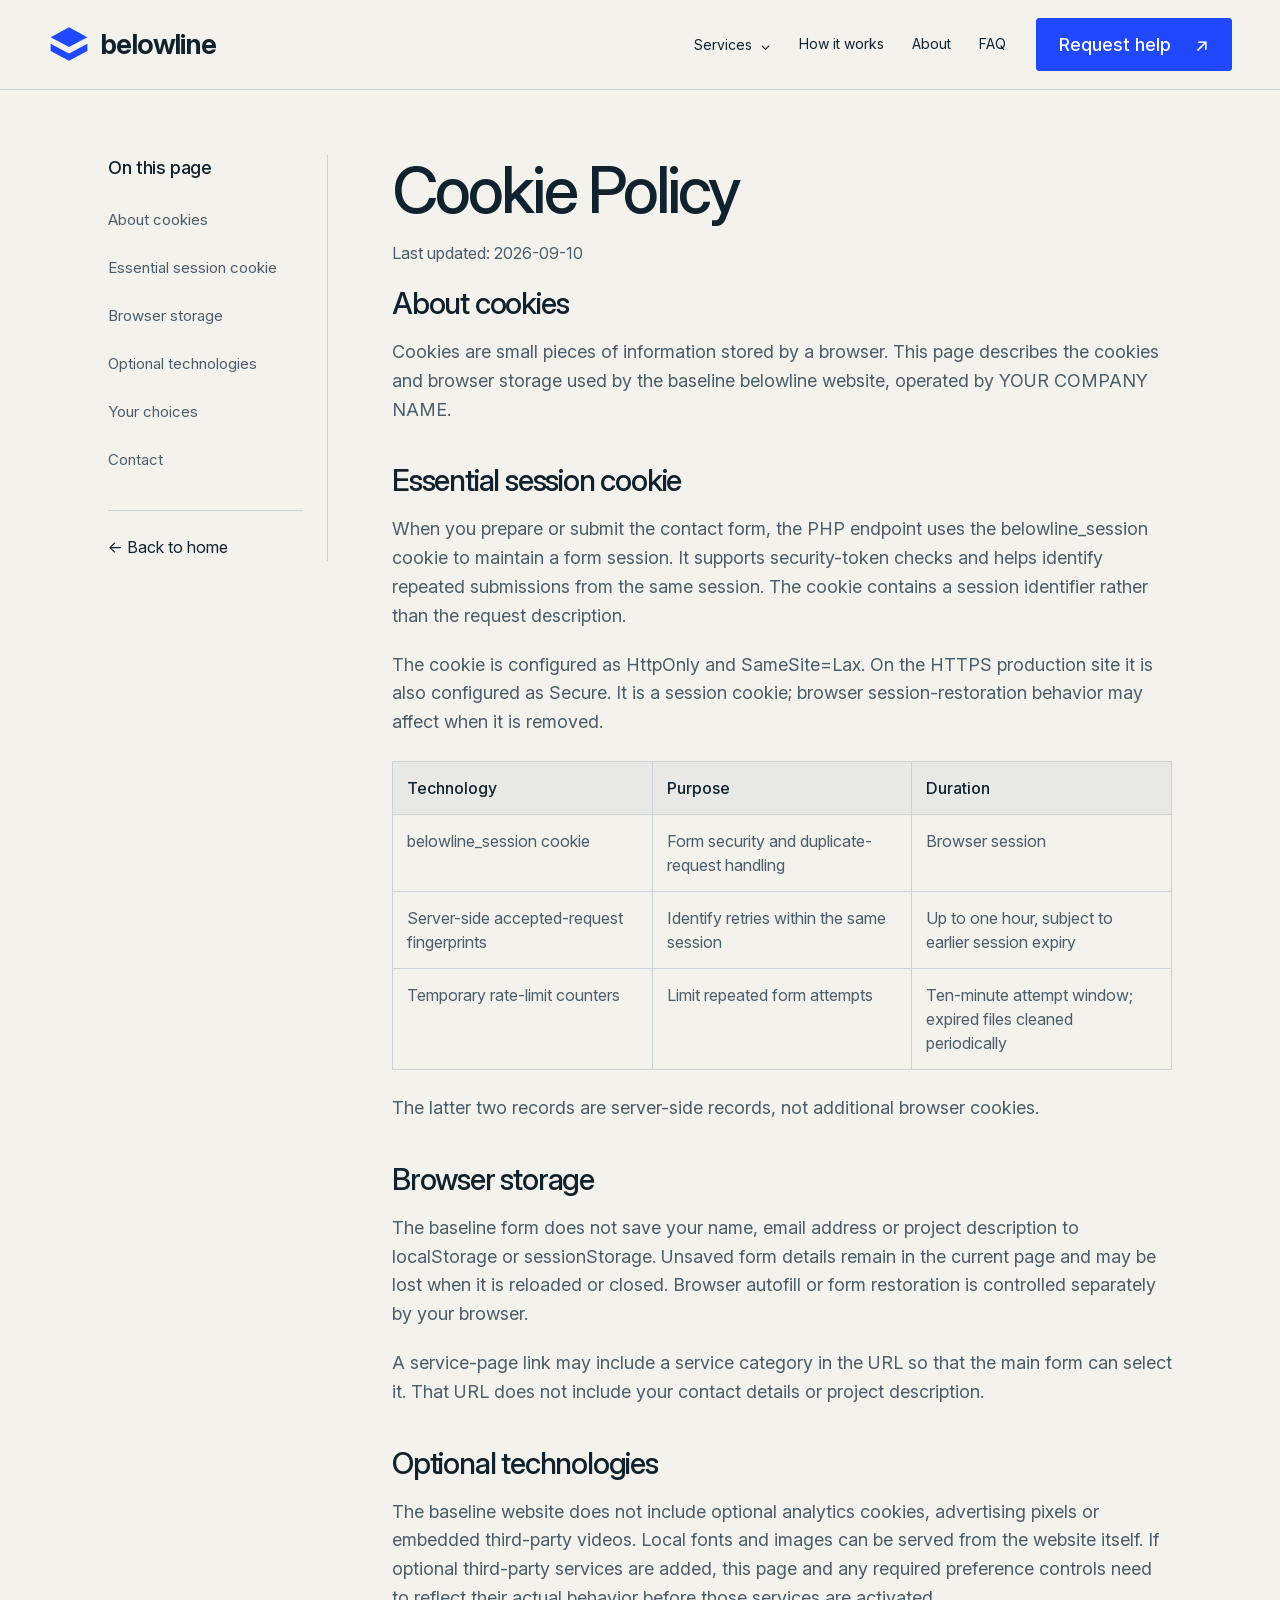
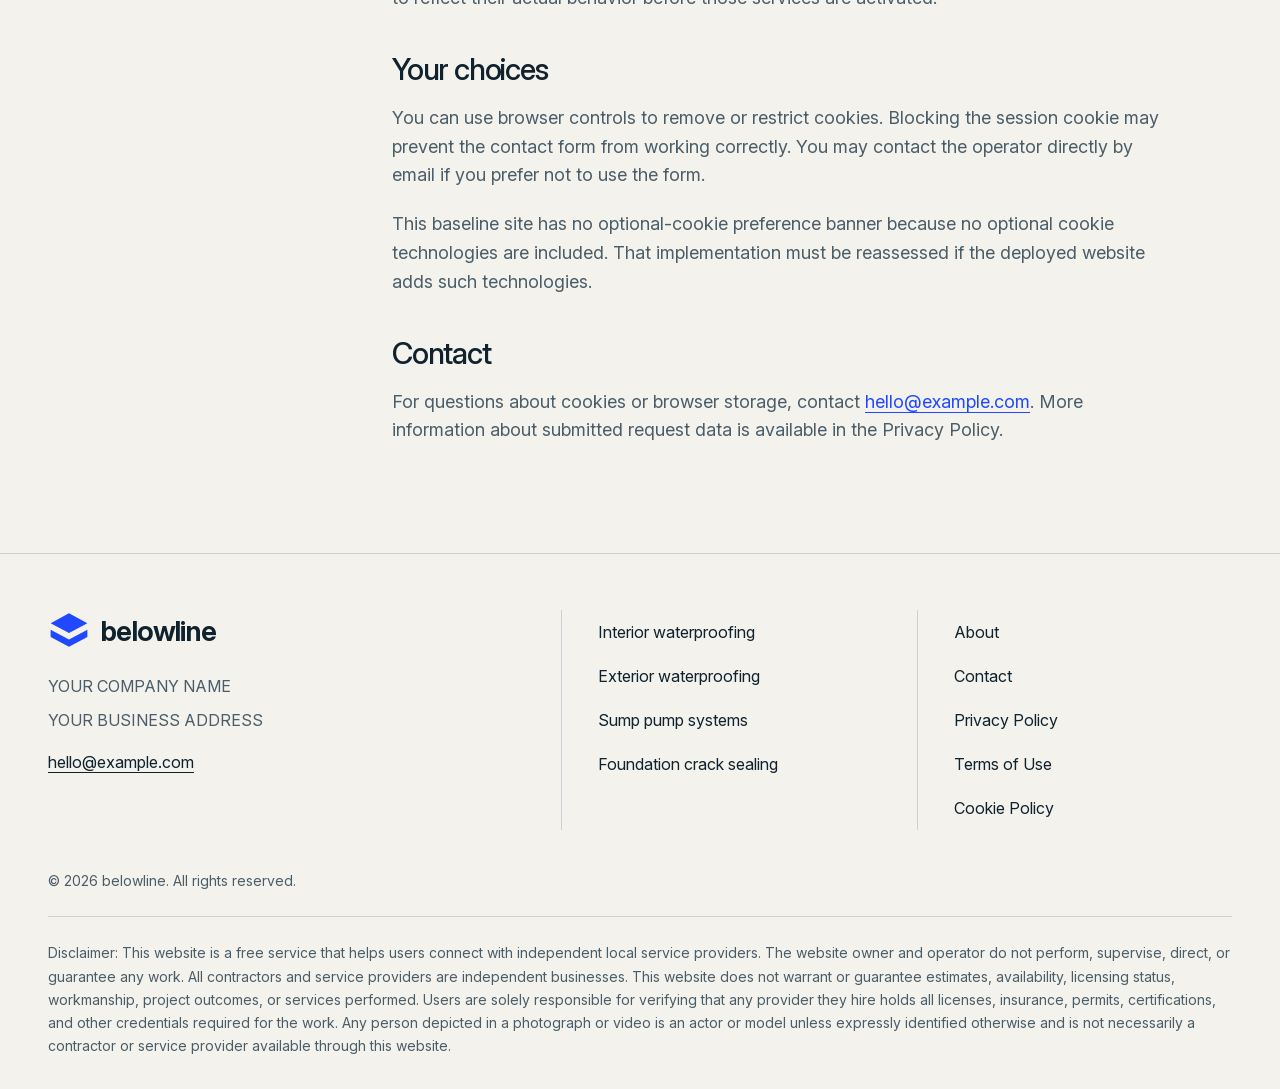
==== cookies.html @ 0db997a8 "finish" ====
<!doctype html>

<html data-page="cookies" lang="en">
  <head>
    <!-- Set data-page on <html>: index or the exact service/legal slug. -->
    <meta charset="utf-8" />
    <meta content="width=device-width, initial-scale=1" name="viewport" />
    <title>Cookie Policy | belowline</title>
    <link href="assets/brand/favicon.svg?v=3" rel="icon" />
    <link href="css/fonts.css" rel="stylesheet" />
    <link href="css/base.css?v=3" rel="stylesheet" />
    <script defer="" src="config/config.js?v=5"></script>
    <script defer="" src="js/brand.js?v=3"></script>
    <script defer="" src="js/motion.js?v=3"></script>
    <script defer="" src="js/navigation.js"></script>
    <script defer="" src="js/forms.js?v=3"></script>
    <meta
      content="The essential form session cookie, server records and browser storage used by this website."
      name="description"
    />
    <meta content="#F3F2ED" name="theme-color" />
    <link href="css/site.css?v=5" rel="stylesheet" />
    <link href="css/pages/legal.css" rel="stylesheet" />
  </head>
  <body>
    <a class="skip-link" href="#main">Skip to content</a>
    <header class="site-header">
      <div class="container header-inner">
        <a aria-label="Home" class="brand" href="index.html"
          ><img
            alt=""
            aria-hidden="true"
            data-logo=""
            height="42"
            src="assets/brand/logo.svg?v=3"
            width="42"
          /><span data-brand-name="">belowline</span></a
        >
        <nav aria-label="Main navigation" class="desktop-nav">
          <div class="dropdown" data-services-dropdown="">
            <button
              aria-controls="services-panel"
              aria-expanded="false"
              class="nav-trigger"
              type="button"
            >
              Services <span aria-hidden="true">⌄</span>
            </button>
            <div class="dropdown-panel" data-dropdown-panel="" hidden="" id="services-panel">
              <a href="interior-waterproofing.html">Interior waterproofing</a
              ><a href="exterior-waterproofing.html">Exterior waterproofing</a
              ><a href="sump-pump-systems.html">Sump pump systems</a
              ><a href="foundation-crack-sealing.html">Foundation crack sealing</a>
            </div>
          </div>
          <a href="index.html#how-it-works">How it works</a><a href="index.html#about">About</a
          ><a href="index.html#faq">FAQ</a>
        </nav>
        <a class="button header-cta" href="index.html#contact"
          >Request help <span aria-hidden="true" class="arrow">↗</span></a
        ><button
          aria-controls="mobile-menu"
          aria-expanded="false"
          aria-label="Open menu"
          class="menu-open-button"
          data-menu-open=""
          type="button"
        >
          ☰
        </button>
      </div>
    </header>
    <dialog aria-label="Navigation" class="menu-dialog" data-mobile-menu="" id="mobile-menu">
      <div class="menu-top">
        <a aria-label="Home" class="brand" href="index.html"
          ><img
            alt=""
            aria-hidden="true"
            data-logo=""
            height="42"
            src="assets/brand/logo.svg?v=3"
            width="42"
          /><span data-brand-name="">belowline</span></a
        ><button aria-label="Close menu" class="menu-close" data-menu-close="" type="button">
          ×
        </button>
      </div>
      <nav aria-label="Mobile navigation" class="mobile-links">
        <details data-menu-item="">
          <summary>Services</summary>
          <div>
            <a href="interior-waterproofing.html">Interior waterproofing</a
            ><a href="exterior-waterproofing.html">Exterior waterproofing</a
            ><a href="sump-pump-systems.html">Sump pump systems</a
            ><a href="foundation-crack-sealing.html">Foundation crack sealing</a>
          </div>
        </details>
        <a data-menu-item="" href="index.html#how-it-works">How it works</a
        ><a data-menu-item="" href="index.html#about">About</a
        ><a data-menu-item="" href="index.html#faq">FAQ</a
        ><a data-menu-item="" href="index.html#contact">Contact</a>
      </nav>
      <a class="button" href="index.html#contact"
        >Request help <span aria-hidden="true" class="arrow">↗</span></a
      >
      <p class="note" style="margin-top: 20px">
        Independent providers. Availability varies by location.
      </p>
    </dialog>
    <noscript
      ><nav aria-label="Navigation without JavaScript" class="container nojs-nav">
        <a href="interior-waterproofing.html">Interior waterproofing</a
        ><a href="exterior-waterproofing.html">Exterior waterproofing</a
        ><a href="sump-pump-systems.html">Sump pump systems</a
        ><a href="foundation-crack-sealing.html">Foundation crack sealing</a
        ><a href="index.html#how-it-works">How it works</a><a href="index.html#about">About</a
        ><a href="index.html#faq">FAQ</a><a href="index.html#contact">Contact</a>
      </nav></noscript
    >
    <main id="main" tabindex="-1">
      <div class="container legal-layout">
        <header class="legal-heading">
          <h1>Cookie Policy</h1>
          <p class="updated">
            Last updated: <time data-config="legal.updated" datetime="2026-09-10">2026-09-10</time>
          </p>
        </header>
        <aside class="legal-contents">
          <div class="wide-contents">
            <h2>On this page</h2>
            <nav aria-label="On this page">
              <a href="#about-cookies">About cookies</a
              ><a href="#essential-session-cookie">Essential session cookie</a
              ><a href="#browser-storage">Browser storage</a
              ><a href="#optional-technologies">Optional technologies</a
              ><a href="#your-choices">Your choices</a><a href="#contact">Contact</a>
            </nav>
            <a class="back-home" href="index.html">← Back to home</a>
          </div>
          <details class="mobile-contents">
            <summary>Table of contents</summary>
            <nav aria-label="On this page">
              <a href="#about-cookies">About cookies</a
              ><a href="#essential-session-cookie">Essential session cookie</a
              ><a href="#browser-storage">Browser storage</a
              ><a href="#optional-technologies">Optional technologies</a
              ><a href="#your-choices">Your choices</a><a href="#contact">Contact</a>
            </nav>
          </details>
        </aside>
        <article class="legal-article">
          <section id="about-cookies" tabindex="-1">
            <h2>About cookies</h2>
            <p>
              Cookies are small pieces of information stored by a browser. This page describes the
              cookies and browser storage used by the baseline
              <span data-config="brand.name">belowline</span> website, operated by
              <span data-config="brand.companyName">YOUR COMPANY NAME</span>.
            </p>
          </section>
          <section id="essential-session-cookie" tabindex="-1">
            <h2>Essential session cookie</h2>
            <p>
              When you prepare or submit the contact form, the PHP endpoint uses the
              belowline_session cookie to maintain a form session. It supports security-token checks
              and helps identify repeated submissions from the same session. The cookie contains a
              session identifier rather than the request description.
            </p>
            <p>
              The cookie is configured as HttpOnly and SameSite=Lax. On the HTTPS production site it
              is also configured as Secure. It is a session cookie; browser session-restoration
              behavior may affect when it is removed.
            </p>
            <div
              aria-label="Cookie and server record details"
              class="table-wrap"
              role="region"
              tabindex="0"
            >
              <table class="legal-table">
                <thead>
                  <tr>
                    <th scope="col">Technology</th>
                    <th scope="col">Purpose</th>
                    <th scope="col">Duration</th>
                  </tr>
                </thead>
                <tbody>
                  <tr>
                    <td>belowline_session cookie</td>
                    <td>Form security and duplicate-request handling</td>
                    <td>Browser session</td>
                  </tr>
                  <tr>
                    <td>Server-side accepted-request fingerprints</td>
                    <td>Identify retries within the same session</td>
                    <td>Up to one hour, subject to earlier session expiry</td>
                  </tr>
                  <tr>
                    <td>Temporary rate-limit counters</td>
                    <td>Limit repeated form attempts</td>
                    <td>Ten-minute attempt window; expired files cleaned periodically</td>
                  </tr>
                </tbody>
              </table>
            </div>
            <p>The latter two records are server-side records, not additional browser cookies.</p>
          </section>
          <section id="browser-storage" tabindex="-1">
            <h2>Browser storage</h2>
            <p>
              The baseline form does not save your name, email address or project description to
              localStorage or sessionStorage. Unsaved form details remain in the current page and
              may be lost when it is reloaded or closed. Browser autofill or form restoration is
              controlled separately by your browser.
            </p>
            <p>
              A service-page link may include a service category in the URL so that the main form
              can select it. That URL does not include your contact details or project description.
            </p>
          </section>
          <section id="optional-technologies" tabindex="-1">
            <h2>Optional technologies</h2>
            <p>
              The baseline website does not include optional analytics cookies, advertising pixels
              or embedded third-party videos. Local fonts and images can be served from the website
              itself. If optional third-party services are added, this page and any required
              preference controls need to reflect their actual behavior before those services are
              activated.
            </p>
          </section>
          <section id="your-choices" tabindex="-1">
            <h2>Your choices</h2>
            <p>
              You can use browser controls to remove or restrict cookies. Blocking the session
              cookie may prevent the contact form from working correctly. You may contact the
              operator directly by email if you prefer not to use the form.
            </p>
            <p>
              This baseline site has no optional-cookie preference banner because no optional cookie
              technologies are included. That implementation must be reassessed if the deployed
              website adds such technologies.
            </p>
          </section>
          <section id="contact" tabindex="-1">
            <h2>Contact</h2>
            <p>
              For questions about cookies or browser storage, contact
              <a data-contact-email="" href="mailto:hello@example.com">hello@example.com</a>. More
              information about submitted request data is available in the Privacy Policy.
            </p>
          </section>
        </article>
      </div>
    </main>
    <footer class="site-footer">
      <div class="container">
        <div class="footer-grid">
          <div class="footer-company">
            <a aria-label="Home" class="brand" href="index.html"
              ><img
                alt=""
                aria-hidden="true"
                data-logo=""
                height="42"
                src="assets/brand/logo.svg?v=3"
                width="42"
              /><span data-brand-name="">belowline</span></a
            >
            <p data-config="brand.companyName">YOUR COMPANY NAME</p>
            <p data-config="contact.address">YOUR BUSINESS ADDRESS</p>
            <a data-contact-email="" href="mailto:hello@example.com">hello@example.com</a>
          </div>
          <nav aria-label="Service links" class="footer-links">
            <a href="interior-waterproofing.html">Interior waterproofing</a
            ><a href="exterior-waterproofing.html">Exterior waterproofing</a
            ><a href="sump-pump-systems.html">Sump pump systems</a
            ><a href="foundation-crack-sealing.html">Foundation crack sealing</a>
          </nav>
          <nav aria-label="Footer navigation" class="footer-links">
            <a href="index.html#about">About</a><a href="index.html#contact">Contact</a
            ><a href="privacy.html">Privacy Policy</a><a href="terms.html">Terms of Use</a
            ><a href="cookies.html">Cookie Policy</a>
          </nav>
        </div>
        <p class="copyright">
          © <span data-year="">2026</span> <span data-config="brand.name">belowline</span>. All
          rights reserved.
        </p>
        <p class="disclaimer" data-config="disclaimer">
          Disclaimer: This website is a free service that helps users connect with independent local
          service providers. The website owner and operator do not perform, supervise, direct, or
          guarantee any work. All contractors and service providers are independent businesses. This
          website does not warrant or guarantee estimates, availability, licensing status,
          workmanship, project outcomes, or services performed. Users are solely responsible for
          verifying that any provider they hire holds all licenses, insurance, permits,
          certifications, and other credentials required for the work. Any person depicted in a
          photograph or video is an actor or model unless expressly identified otherwise and is not
          necessarily a contractor or service provider available through this website.
        </p>
      </div>
    </footer>
  </body>
</html>
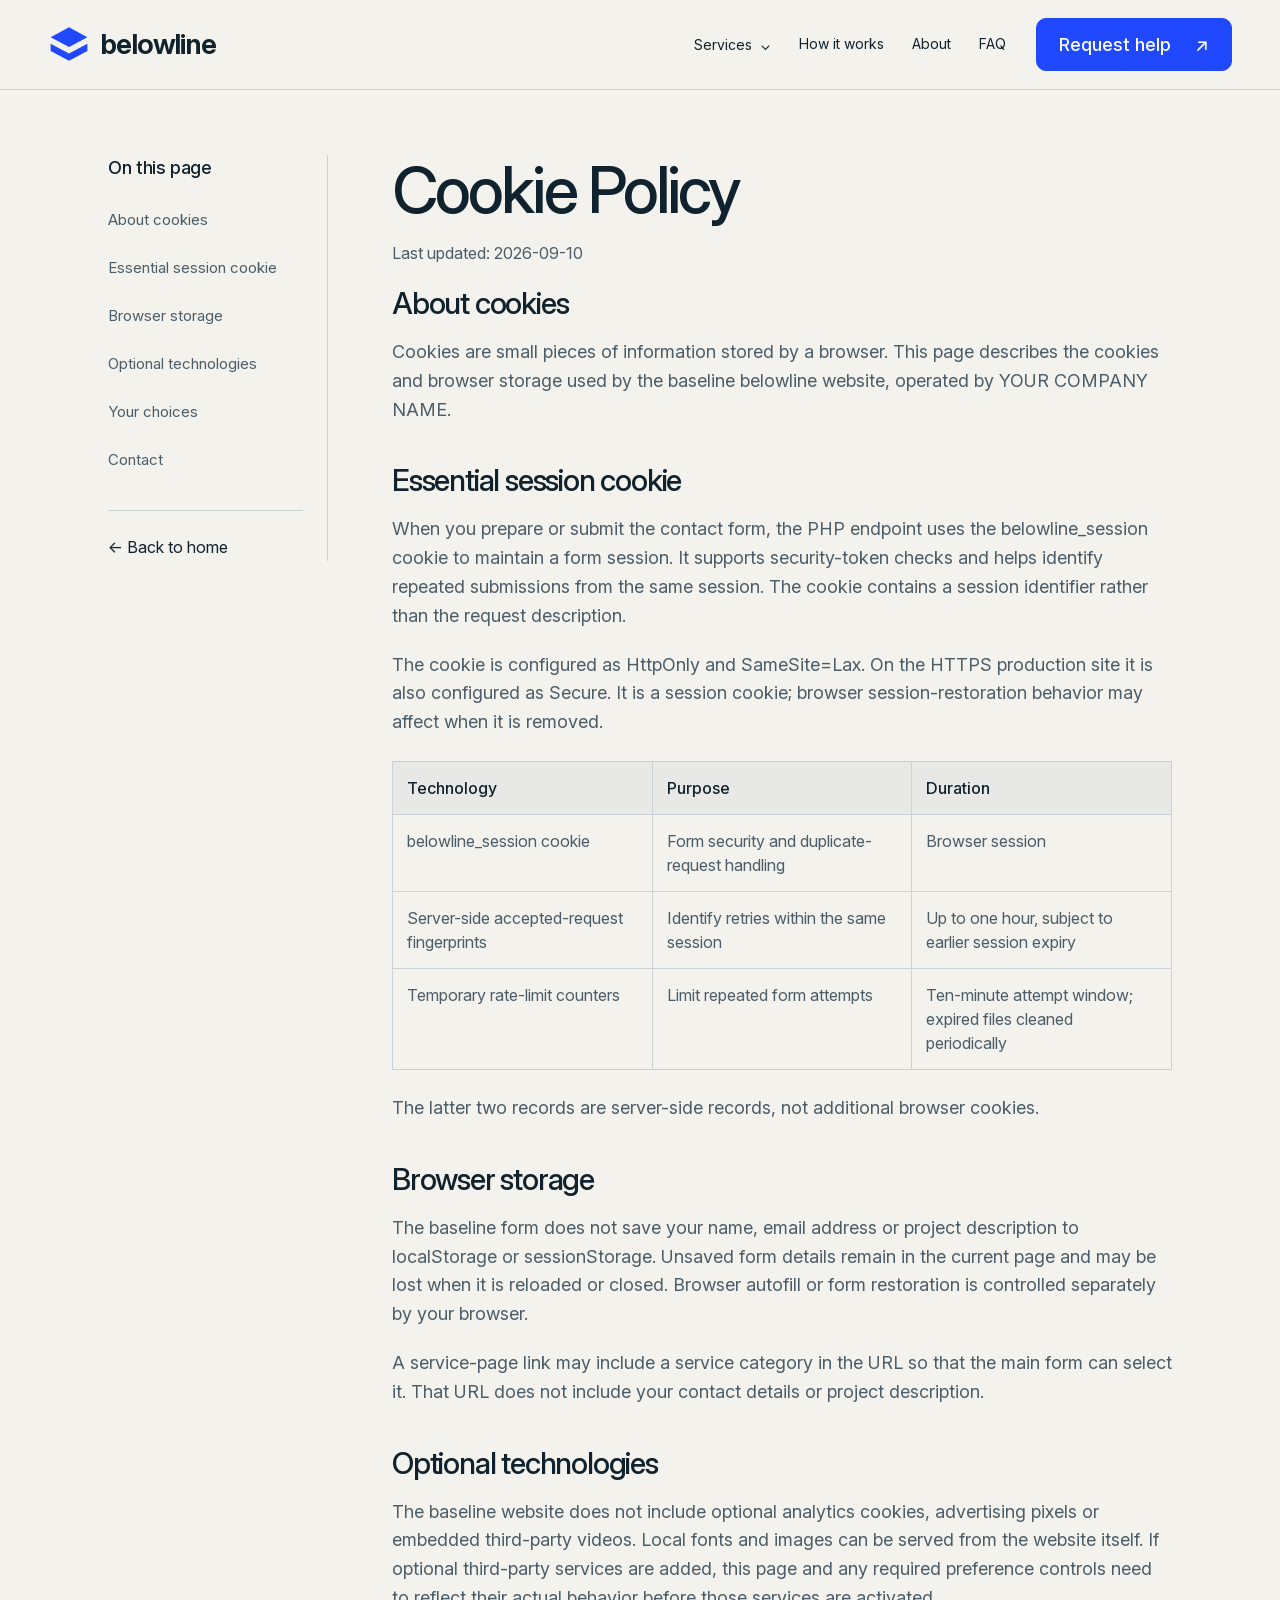
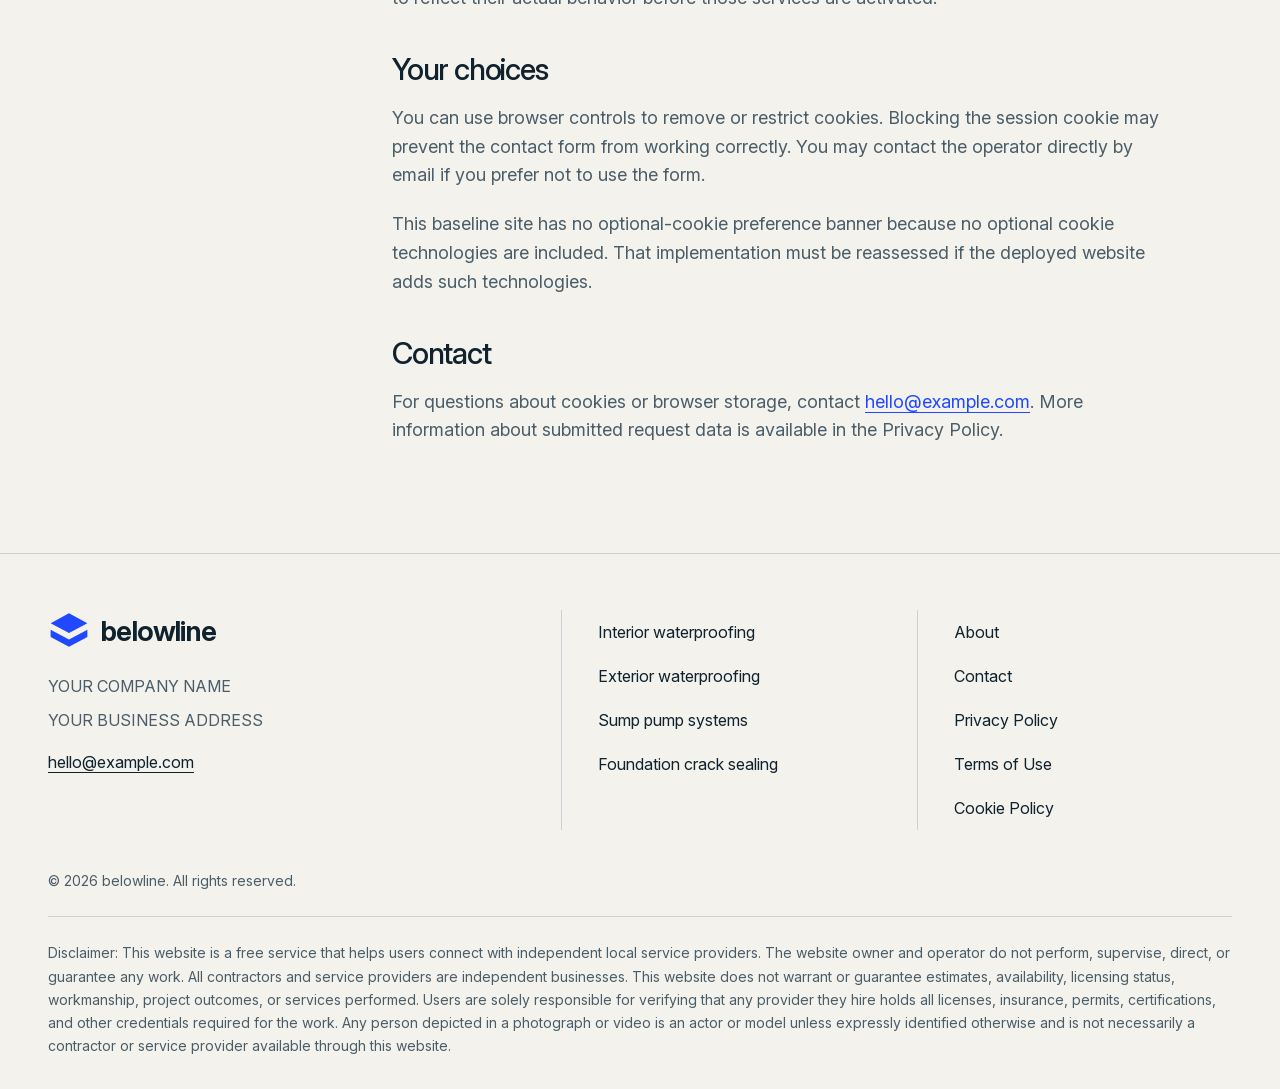
==== commit 37ef28df: "+" ====
--- a/cookies.html
+++ b/cookies.html
@@ -8,18 +8,19 @@
     <title>Cookie Policy | belowline</title>
     <link href="assets/brand/favicon.svg?v=3" rel="icon" />
     <link href="css/fonts.css" rel="stylesheet" />
-    <link href="css/base.css?v=3" rel="stylesheet" />
+    <link href="css/base.css?v=4" rel="stylesheet" />
     <script defer="" src="config/config.js?v=5"></script>
     <script defer="" src="js/brand.js?v=3"></script>
-    <script defer="" src="js/motion.js?v=3"></script>
+    <script defer="" src="js/motion.js?v=5"></script>
     <script defer="" src="js/navigation.js"></script>
-    <script defer="" src="js/forms.js?v=3"></script>
+    <script defer="" src="js/forms.js?v=5"></script>
     <meta
       content="The essential form session cookie, server records and browser storage used by this website."
       name="description"
     />
     <meta content="#F3F2ED" name="theme-color" />
-    <link href="css/site.css?v=5" rel="stylesheet" />
+    <link href="css/site.css?v=12" rel="stylesheet" />
+    <script src="js/page-transitions.js?v=2"></script>
     <link href="css/pages/legal.css" rel="stylesheet" />
   </head>
   <body>
--- a/css/base.css
+++ b/css/base.css
@@ -116,7 +116,7 @@
   padding: 14px 22px;
   background: var(--blue);
   border: 1px solid var(--blue);
-  border-radius: 3px;
+  border-radius: 10px;
   color: white;
   text-decoration: none;
   font-weight: 500;
--- a/css/site.css
+++ b/css/site.css
@@ -28,10 +28,20 @@
 main {
   display: block;
 }
+.page-entering main,
+.page-entering .site-footer,
+.page-leaving main,
+.page-leaving .site-footer {
+  opacity: 0;
+}
 .motion-pending {
   opacity: 0;
 }
 @media (prefers-reduced-motion: reduce) {
+  .page-entering main,
+  .page-entering .site-footer,
+  .page-leaving main,
+  .page-leaving .site-footer,
   .motion-pending {
     opacity: 1;
   }
@@ -321,11 +331,126 @@
 }
 .field input,
 .field select,
-.field textarea {
-  font-size: 16px;
+.field textarea,
+.service-select__trigger {
+  font-size: 16px;
+  border: 1px solid var(--line);
+  border-radius: 8px;
+}
+.field input:hover,
+.field select:hover,
+.field textarea:hover,
+.service-select__trigger:hover {
+  border-color: #a7b3bb;
+}
+.field input:focus,
+.field select:focus,
+.field textarea:focus,
+.service-select__trigger:focus-visible,
+.service-select__trigger[aria-expanded='true'] {
+  outline: none;
+  border-color: var(--blue);
+  box-shadow: 0 0 0 3px #2048ff14;
+}
+@media (forced-colors: active) {
+  .field input:focus,
+  .field select:focus,
+  .field textarea:focus,
+  .service-select__trigger:focus-visible {
+    outline: 2px solid Highlight;
+    outline-offset: 2px;
+  }
 }
 .field label {
   font-size: 16px;
+}
+.field select[hidden] {
+  display: none;
+}
+.service-select {
+  position: relative;
+}
+.service-select__trigger {
+  display: flex;
+  align-items: center;
+  justify-content: space-between;
+  gap: 16px;
+  width: 100%;
+  min-height: 52px;
+  padding: 12px 16px;
+  background: var(--white);
+  color: var(--ink);
+  font-size: 16px;
+  text-align: left;
+}
+.service-select__trigger::after {
+  content: '';
+  flex: 0 0 8px;
+  height: 8px;
+  margin: -4px 2px 0 0;
+  border-right: 1.5px solid currentColor;
+  border-bottom: 1.5px solid currentColor;
+  transform: rotate(45deg);
+}
+.service-select__trigger[aria-expanded='true']::after {
+  margin-top: 4px;
+  transform: rotate(225deg);
+}
+.service-select__options {
+  position: absolute;
+  z-index: 5;
+  inset: calc(100% + 8px) 0 auto;
+  margin: 0;
+  padding: 6px;
+  overflow-y: auto;
+  overscroll-behavior: contain;
+  list-style: none;
+  border: 1px solid var(--line);
+  border-radius: 10px;
+  background: var(--white);
+  box-shadow:
+    0 12px 32px #10222d1a,
+    0 2px 6px #10222d08;
+  scrollbar-width: thin;
+}
+.service-select[data-side='top'] .service-select__options {
+  top: auto;
+  bottom: calc(100% + 8px);
+}
+.service-select__option {
+  position: relative;
+  display: flex;
+  align-items: center;
+  min-height: 44px;
+  padding: 11px 30px 11px 12px;
+  border-radius: 5px;
+  color: var(--ink);
+  font-size: 15px;
+  line-height: 1.4;
+  cursor: pointer;
+}
+.service-select__option + .service-select__option {
+  margin-top: 2px;
+}
+.service-select__option.is-active,
+.service-select__option:hover {
+  background: var(--paper);
+}
+.service-select__option[aria-selected='true'] {
+  background: #eef1ff;
+  color: var(--blue);
+  font-weight: 500;
+}
+.service-select__option[aria-selected='true']::after {
+  content: '';
+  position: absolute;
+  right: 13px;
+  width: 6px;
+  height: 10px;
+  margin-top: -3px;
+  border-right: 1.5px solid currentColor;
+  border-bottom: 1.5px solid currentColor;
+  transform: rotate(45deg);
 }
 .field .note {
   margin: 10px 0 0;
@@ -338,12 +463,23 @@
 .consent input {
   margin: 2px 0 0;
 }
+.consent input:focus-visible {
+  outline: 2px solid var(--blue);
+  outline-offset: 2px;
+}
 .consent a {
   color: var(--ink);
 }
 .form-panel > .button {
-  width: 100%;
-  justify-content: space-between;
+  width: auto;
+  min-height: 54px;
+  padding: 14px 22px;
+  font-size: 16px;
+  justify-content: center;
+}
+.form-panel > .button:focus-visible {
+  outline-width: 2px;
+  outline-offset: 3px;
 }
 .form-status:empty {
   display: none;
